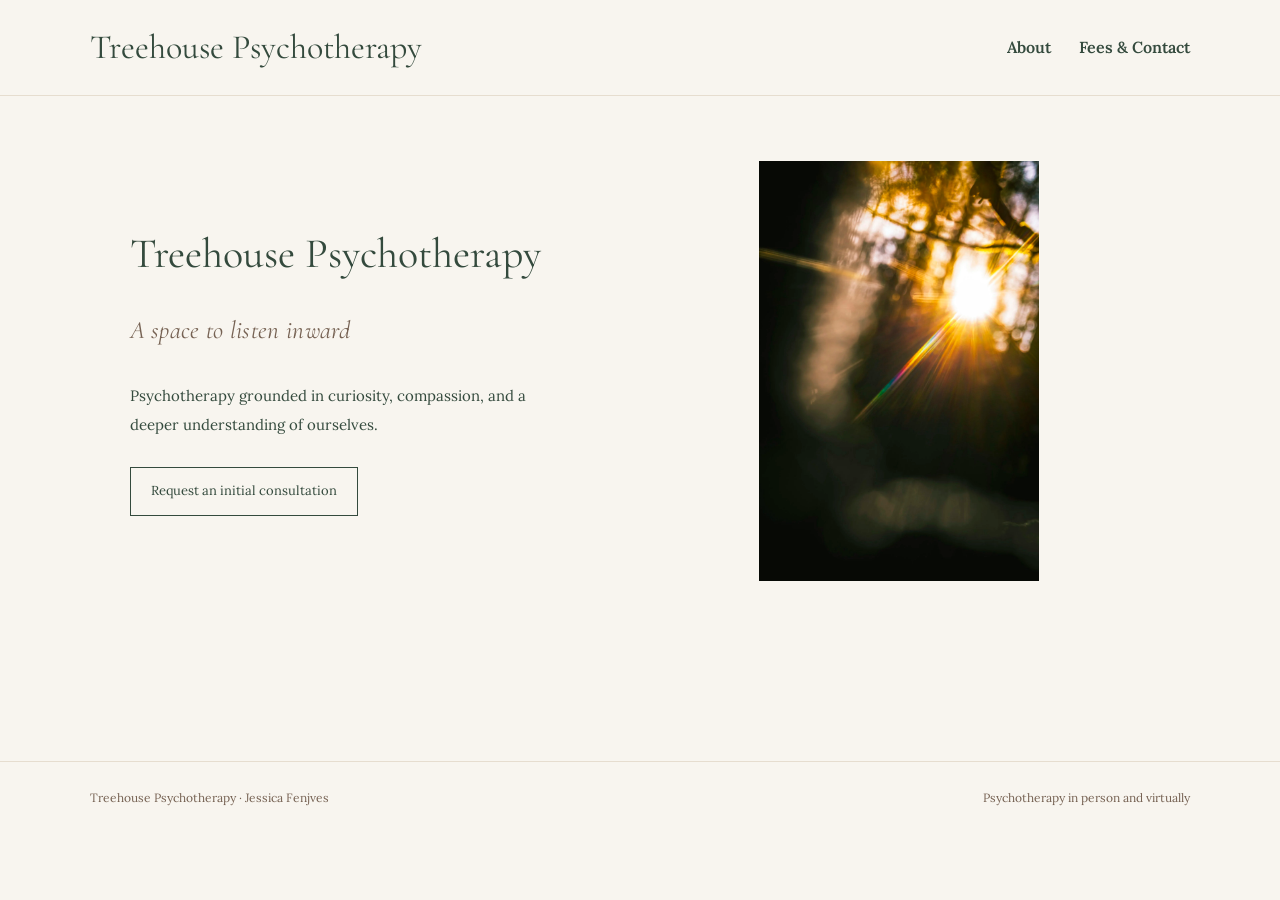
==== index.html @ 36ca88f4 "first commit" ====
<!DOCTYPE html>
<html lang="en">
<head>
  <meta charset="UTF-8">
  <meta name="viewport" content="width=device-width, initial-scale=1.0">

  <title>Treehouse Psychotherapy | Jessica Fenjves</title>

  <meta
    name="description"
    content="Psychotherapy with Jessica Fenjves in a peaceful woodland setting and virtually."
  >

  <style>
    /* COLORS */
@import url('https://fonts.googleapis.com/css2?family=Cormorant+Garamond:wght@400;500;600&family=Lora:wght@400;500;600&display=swap');
    :root {
      --forest: #344a3d;
      --sage: #a6b3a0;
      --sand: #e6ddcf;
      --linen: #f8f5ef;
      --bark: #766253;
    }

    /* GENERAL PAGE STYLING */

    * {
      box-sizing: border-box;
    }

    body {
      margin: 0;
      background: var(--linen);
      color: var(--forest);
      font-family: "Lora", serif;
      font-size: 15px;
      line-height: 1.9;
    }

    h1, h2, .brand {
  font-family: 'Cormorant Garamond', serif;
  font-weight: 400;
  line-height: 1.15;
}

nav, .button {
  font-family: 'Lora', serif;
}

    a {
      color: inherit;
      text-decoration: none;
    }

    /* NAVIGATION */

    header {
      display: flex;
      justify-content: space-between;
      align-items: center;
      padding: 28px 7%;
      border-bottom: 1px solid var(--sand);
    }

    .brand {
  color: #344A3D;
  font-family: 'Cormorant Garamond', serif;
  font-size: 34px;
  font-weight: 400;
  text-decoration: none;
    }

    .brand span {
      display: block;
      margin-top: 5px;
      font-family: 'Lora', serif;
      font-size: 10px;
      letter-spacing: 3px;
    }

    nav {
      display: flex;
      gap: 28px;
      font-size: 16px;
      font-weight: 600;
    }

    nav a:hover {
      opacity: 0.65;
    }

    /* HOMEPAGE */

    .home {
      max-width: 1200px;
      margin: 0 auto;
      padding: 65px 7% 80px;
    }

    .hero {
      display: grid;
      grid-template-columns: 1fr 1.1fr;
      align-items: center;
      gap: 60px;
    }

    .hero-text {
      max-width: 440px;
    }

    h1, h2 {
      font-family: 'Cormorant Garamond', serif;
      font-weight: normal;
      line-height: 1.35;
    }

    h1 {
      font-size: 42px;
      margin: 0 0 24px;
    }

    .hero-text p {
      margin-bottom: 28px;
    }

    .button {
      display: inline-block;
      padding: 11px 20px;
      border: 1px solid var(--forest);
      font-size: 13px;
      transition: background 0.2s, color 0.2s;
    }

    .button:hover {
      background: var(--forest);
      color: var(--linen);
    }

    .hero-image {
      width: 100%;
      height: 420px;
     object-fit: contain;
    }

    /* INTRODUCTION */

    .introduction {
      max-width: 650px;
      margin: 100px auto 0;
      text-align: center;
    }

    .introduction h2 {
      font-size: 30px;
      margin-bottom: 20px;
    }

    /* FOOTER */

    footer {
      margin-top: 100px;
      padding: 25px 7%;
      border-top: 1px solid var(--sand);
      display: flex;
      justify-content: space-between;
      color: var(--bark);
      font-size: 12px;
    }

    /* MOBILE LAYOUT */

    @media (max-width: 760px) {
      header {
        flex-direction: column;
        gap: 22px;
        padding: 24px 5%;
      }

      nav {
        flex-wrap: wrap;
        justify-content: center;
        gap: 16px;
        font-size: 15px;
        font-weight: 600;
      }

      .home {
        padding: 40px 6% 50px;
      }

      .hero {
        grid-template-columns: 1fr;
        gap: 35px;
      }

      .hero-text {
        max-width: 100%;
      }

      h1 {
        font-size: 36px;
      }

      .hero-image {
        height: 300px;
      }

      .introduction {
        margin-top: 65px;
      }

      footer {
        flex-direction: column;
        gap: 8px;
        margin-top: 60px;
      }
    }
.tagline {
  font-family: 'Cormorant Garamond', serif;
  font-size: 25px;
  font-style: italic;
  font-weight: 400;
  color: #766253;
  margin-top: 8px;
  margin-bottom: 34px;
  letter-spacing: 0.3px;
}
  </style>
</head>

<body>

  <!-- NAVIGATION -->

  <header>
    <a href="index.html" class="brand">Treehouse Psychotherapy</a>

    <nav aria-label="Main navigation">
      <a href="about.html">About</a>
      <a href="fees.html">Fees & Contact</a>
    </nav>
  </header>

  <!-- HOMEPAGE -->

  <main class="home">

    <section class="hero">

      <div class="hero-text">
        <h1>Treehouse Psychotherapy</h1>
<p class="tagline">A space to listen inward</p>
        <p>
          Psychotherapy grounded in curiosity, compassion,
          and a deeper understanding of ourselves.
        </p>

        <a href="fees.html" class="button">
          Request an initial consultation
        </a>
      </div>

     
<img
 class="hero-image"
src="images/homepage-photo.webp"
alt="Warm sunlight filtering through the trees"
/>


    </section>

  </main>

  <!-- FOOTER -->

  <footer>
    <span>Treehouse Psychotherapy · Jessica Fenjves</span>
    <span>Psychotherapy in person and virtually</span>
  </footer>

</body>
</html>
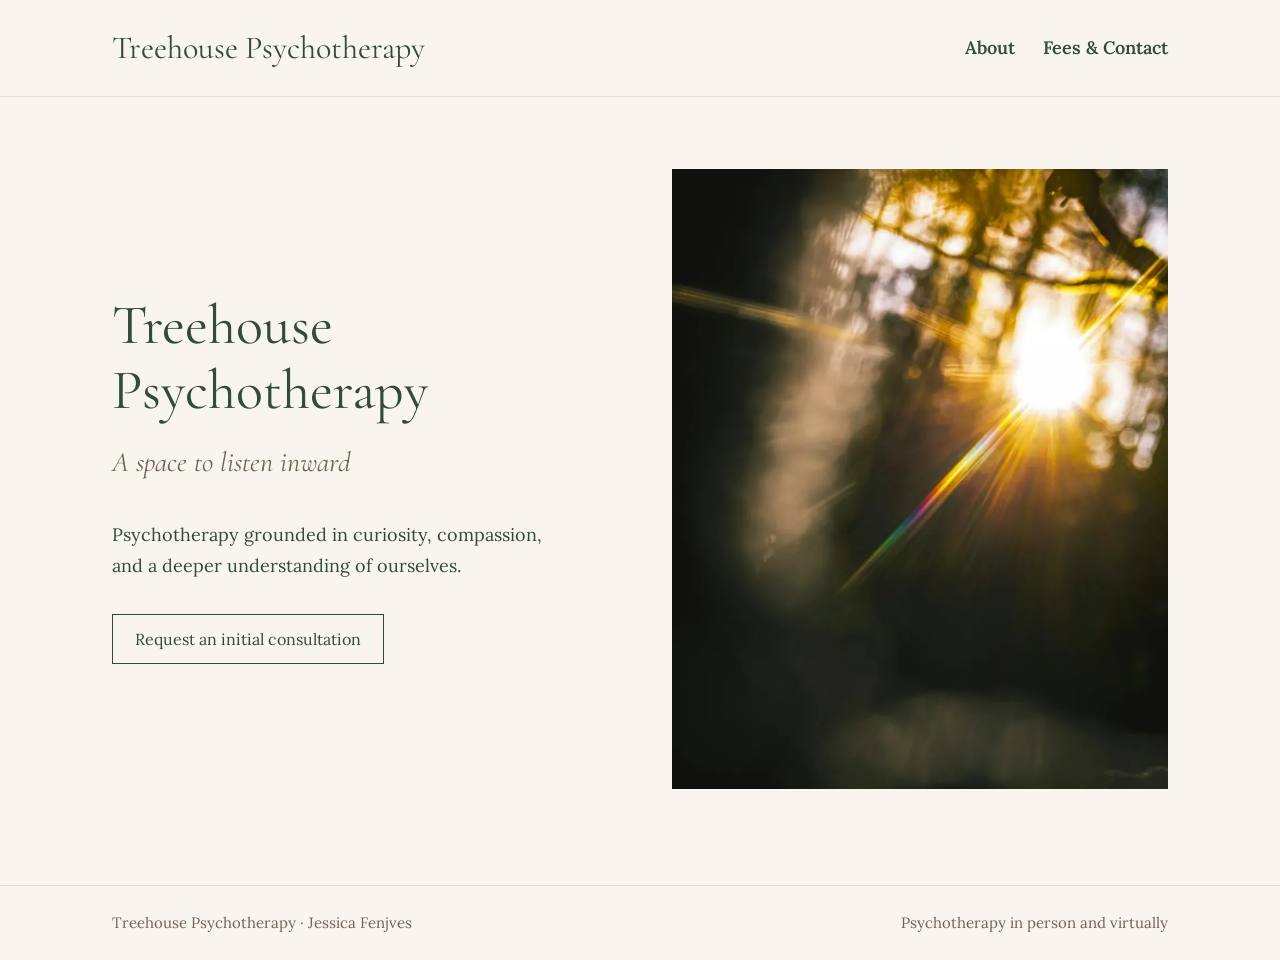
==== commit b929b659: "Refresh site design, accessibility, and contact form - Move styling into a shared styles.css with on" ====
--- a/index.html
+++ b/index.html
@@ -1,4 +1,3 @@
-
 <!DOCTYPE html>
 <html lang="en">
 <head>
@@ -11,246 +10,48 @@
     name="description"
     content="Psychotherapy with Jessica Fenjves in a peaceful woodland setting and virtually."
   >
+  <meta property="og:type" content="website">
+  <meta property="og:site_name" content="Treehouse Psychotherapy">
+  <meta property="og:title" content="Treehouse Psychotherapy | Jessica Fenjves">
+  <meta property="og:description" content="Psychotherapy with Jessica Fenjves in a peaceful woodland setting and virtually.">
 
-  <style>
-    /* COLORS */
-@import url('https://fonts.googleapis.com/css2?family=Cormorant+Garamond:wght@400;500;600&family=Lora:wght@400;500;600&display=swap');
-    :root {
-      --forest: #344a3d;
-      --sage: #a6b3a0;
-      --sand: #e6ddcf;
-      --linen: #f8f5ef;
-      --bark: #766253;
-    }
+  <link rel="icon" href="favicon.svg" type="image/svg+xml">
 
-    /* GENERAL PAGE STYLING */
+  <link rel="preconnect" href="https://fonts.googleapis.com">
+  <link rel="preconnect" href="https://fonts.gstatic.com" crossorigin>
+  <link href="https://fonts.googleapis.com/css2?family=Cormorant+Garamond:ital,wght@0,400;1,400&family=Lora:wght@400;600&display=swap" rel="stylesheet">
 
-    * {
-      box-sizing: border-box;
-    }
-
-    body {
-      margin: 0;
-      background: var(--linen);
-      color: var(--forest);
-      font-family: "Lora", serif;
-      font-size: 15px;
-      line-height: 1.9;
-    }
-
-    h1, h2, .brand {
-  font-family: 'Cormorant Garamond', serif;
-  font-weight: 400;
-  line-height: 1.15;
-}
-
-nav, .button {
-  font-family: 'Lora', serif;
-}
-
-    a {
-      color: inherit;
-      text-decoration: none;
-    }
-
-    /* NAVIGATION */
-
-    header {
-      display: flex;
-      justify-content: space-between;
-      align-items: center;
-      padding: 28px 7%;
-      border-bottom: 1px solid var(--sand);
-    }
-
-    .brand {
-  color: #344A3D;
-  font-family: 'Cormorant Garamond', serif;
-  font-size: 34px;
-  font-weight: 400;
-  text-decoration: none;
-    }
-
-    .brand span {
-      display: block;
-      margin-top: 5px;
-      font-family: 'Lora', serif;
-      font-size: 10px;
-      letter-spacing: 3px;
-    }
-
-    nav {
-      display: flex;
-      gap: 28px;
-      font-size: 16px;
-      font-weight: 600;
-    }
-
-    nav a:hover {
-      opacity: 0.65;
-    }
-
-    /* HOMEPAGE */
-
-    .home {
-      max-width: 1200px;
-      margin: 0 auto;
-      padding: 65px 7% 80px;
-    }
-
-    .hero {
-      display: grid;
-      grid-template-columns: 1fr 1.1fr;
-      align-items: center;
-      gap: 60px;
-    }
-
-    .hero-text {
-      max-width: 440px;
-    }
-
-    h1, h2 {
-      font-family: 'Cormorant Garamond', serif;
-      font-weight: normal;
-      line-height: 1.35;
-    }
-
-    h1 {
-      font-size: 42px;
-      margin: 0 0 24px;
-    }
-
-    .hero-text p {
-      margin-bottom: 28px;
-    }
-
-    .button {
-      display: inline-block;
-      padding: 11px 20px;
-      border: 1px solid var(--forest);
-      font-size: 13px;
-      transition: background 0.2s, color 0.2s;
-    }
-
-    .button:hover {
-      background: var(--forest);
-      color: var(--linen);
-    }
-
-    .hero-image {
-      width: 100%;
-      height: 420px;
-     object-fit: contain;
-    }
-
-    /* INTRODUCTION */
-
-    .introduction {
-      max-width: 650px;
-      margin: 100px auto 0;
-      text-align: center;
-    }
-
-    .introduction h2 {
-      font-size: 30px;
-      margin-bottom: 20px;
-    }
-
-    /* FOOTER */
-
-    footer {
-      margin-top: 100px;
-      padding: 25px 7%;
-      border-top: 1px solid var(--sand);
-      display: flex;
-      justify-content: space-between;
-      color: var(--bark);
-      font-size: 12px;
-    }
-
-    /* MOBILE LAYOUT */
-
-    @media (max-width: 760px) {
-      header {
-        flex-direction: column;
-        gap: 22px;
-        padding: 24px 5%;
-      }
-
-      nav {
-        flex-wrap: wrap;
-        justify-content: center;
-        gap: 16px;
-        font-size: 15px;
-        font-weight: 600;
-      }
-
-      .home {
-        padding: 40px 6% 50px;
-      }
-
-      .hero {
-        grid-template-columns: 1fr;
-        gap: 35px;
-      }
-
-      .hero-text {
-        max-width: 100%;
-      }
-
-      h1 {
-        font-size: 36px;
-      }
-
-      .hero-image {
-        height: 300px;
-      }
-
-      .introduction {
-        margin-top: 65px;
-      }
-
-      footer {
-        flex-direction: column;
-        gap: 8px;
-        margin-top: 60px;
-      }
-    }
-.tagline {
-  font-family: 'Cormorant Garamond', serif;
-  font-size: 25px;
-  font-style: italic;
-  font-weight: 400;
-  color: #766253;
-  margin-top: 8px;
-  margin-bottom: 34px;
-  letter-spacing: 0.3px;
-}
-  </style>
+  <link rel="stylesheet" href="styles.css">
 </head>
 
 <body>
 
+  <a class="skip-link" href="#main">Skip to main content</a>
+
   <!-- NAVIGATION -->
 
-  <header>
-    <a href="index.html" class="brand">Treehouse Psychotherapy</a>
+  <header class="site-header">
+    <div class="container">
+      <a href="index.html" class="brand">Treehouse Psychotherapy</a>
 
-    <nav aria-label="Main navigation">
-      <a href="about.html">About</a>
-      <a href="fees.html">Fees & Contact</a>
-    </nav>
+      <nav class="site-nav" aria-label="Main">
+        <ul>
+          <li><a href="about.html">About</a></li>
+          <li><a href="fees.html">Fees &amp; Contact</a></li>
+        </ul>
+      </nav>
+    </div>
   </header>
 
   <!-- HOMEPAGE -->
 
-  <main class="home">
+  <main id="main" class="container">
 
     <section class="hero">
 
       <div class="hero-text">
         <h1>Treehouse Psychotherapy</h1>
-<p class="tagline">A space to listen inward</p>
+        <p class="tagline">A space to listen inward</p>
         <p>
           Psychotherapy grounded in curiosity, compassion,
           and a deeper understanding of ourselves.
@@ -261,13 +62,15 @@
         </a>
       </div>
 
-     
-<img
- class="hero-image"
-src="images/homepage-photo.webp"
-alt="Warm sunlight filtering through the trees"
-/>
-
+      <img
+        class="hero-image"
+        src="images/homepage-photo-900.webp"
+        srcset="images/homepage-photo-900.webp 900w, images/homepage-photo.webp 1667w"
+        sizes="(min-width: 48rem) 50vw, 100vw"
+        width="900"
+        height="1350"
+        alt="Warm sunlight filtering through the trees"
+      >
 
     </section>
 
@@ -275,9 +78,11 @@
 
   <!-- FOOTER -->
 
-  <footer>
-    <span>Treehouse Psychotherapy · Jessica Fenjves</span>
-    <span>Psychotherapy in person and virtually</span>
+  <footer class="site-footer">
+    <div class="container">
+      <span>Treehouse Psychotherapy · Jessica Fenjves</span>
+      <span>Psychotherapy in person and virtually</span>
+    </div>
   </footer>
 
 </body>
--- a/styles.css
+++ b/styles.css
@@ -0,0 +1,385 @@
+/* COLORS & TYPE */
+
+:root {
+  --forest: #344a3d;
+  --sage: #a6b3a0;
+  --sand: #e6ddcf;
+  --linen: #f8f5ef;
+  --bark: #766253;
+  --paper: #fffcf8;
+
+  --font-display: 'Cormorant Garamond', Georgia, serif;
+  --font-body: 'Lora', Georgia, serif;
+
+  --gutter: clamp(1.25rem, 5vw, 3rem);
+  --measure: 40rem;
+}
+
+/* GENERAL PAGE STYLING */
+
+*,
+*::before,
+*::after {
+  box-sizing: border-box;
+}
+
+html {
+  font-size: 100%;
+}
+
+body {
+  margin: 0;
+  background: var(--linen);
+  color: var(--forest);
+  font-family: var(--font-body);
+  font-size: 1.125rem;
+  line-height: 1.75;
+  -webkit-text-size-adjust: 100%;
+}
+
+h1,
+h2 {
+  font-family: var(--font-display);
+  font-weight: 400;
+  line-height: 1.15;
+  color: var(--forest);
+}
+
+h1 {
+  font-size: clamp(2.5rem, 1.9rem + 2.5vw, 3.5rem);
+  margin: 0 0 1.5rem;
+}
+
+h2 {
+  font-size: clamp(1.875rem, 1.6rem + 1vw, 2.25rem);
+  margin: 3rem 0 0.75rem;
+}
+
+p {
+  margin: 0 0 1.25rem;
+}
+
+[hidden] {
+  display: none !important;
+}
+
+img {
+  display: block;
+  max-width: 100%;
+  height: auto;
+}
+
+a {
+  color: inherit;
+  text-decoration-thickness: 1px;
+  text-underline-offset: 0.2em;
+}
+
+a:hover {
+  color: var(--bark);
+}
+
+:focus-visible {
+  outline: 2px solid var(--forest);
+  outline-offset: 3px;
+}
+
+.container {
+  max-width: 72rem;
+  margin: 0 auto;
+  padding-inline: var(--gutter);
+}
+
+/* SKIP LINK */
+
+.skip-link {
+  position: absolute;
+  top: 0.75rem;
+  left: 0.75rem;
+  z-index: 10;
+  padding: 0.75rem 1rem;
+  background: var(--forest);
+  color: var(--linen);
+  transform: translateY(-200%);
+}
+
+.skip-link:focus {
+  transform: none;
+}
+
+.skip-link:hover {
+  color: var(--linen);
+}
+
+/* HEADER & NAVIGATION */
+
+.site-header {
+  border-bottom: 1px solid var(--sand);
+}
+
+.site-header .container {
+  display: flex;
+  flex-wrap: wrap;
+  justify-content: space-between;
+  align-items: center;
+  gap: 0.5rem 2rem;
+  padding-top: 1.5rem;
+  padding-bottom: 1.5rem;
+}
+
+.brand {
+  font-family: var(--font-display);
+  font-size: 2rem;
+  line-height: 1.2;
+  text-decoration: none;
+}
+
+.site-nav ul {
+  display: flex;
+  flex-wrap: wrap;
+  gap: 0 1.75rem;
+  margin: 0;
+  padding: 0;
+  list-style: none;
+}
+
+.site-nav a {
+  display: inline-block;
+  padding: 0.5rem 0;
+  font-weight: 600;
+  text-decoration: none;
+}
+
+.site-nav a[aria-current="page"] {
+  text-decoration: underline;
+  text-decoration-color: var(--sage);
+  text-decoration-thickness: 2px;
+  text-underline-offset: 0.4em;
+}
+
+/* MAIN */
+
+main {
+  padding-top: clamp(2.5rem, 6vw, 4.5rem);
+  padding-bottom: clamp(3.5rem, 8vw, 6rem);
+}
+
+.prose {
+  max-width: var(--measure);
+}
+
+/* HOMEPAGE */
+
+.hero {
+  display: grid;
+  gap: 2.5rem;
+  align-items: center;
+}
+
+.tagline {
+  margin: -0.5rem 0 2rem;
+  font-family: var(--font-display);
+  font-size: 1.75rem;
+  font-style: italic;
+  color: var(--bark);
+}
+
+.hero-text p:not(.tagline) {
+  margin-bottom: 2rem;
+}
+
+.hero-image {
+  width: 100%;
+  aspect-ratio: 4 / 3;
+  object-fit: cover;
+  object-position: 70% 30%;
+}
+
+@media (min-width: 48rem) {
+  .hero {
+    grid-template-columns: 1fr 1fr;
+    gap: 4rem;
+  }
+
+  .hero-text {
+    max-width: 28rem;
+  }
+
+  .hero-image {
+    aspect-ratio: 4 / 5;
+  }
+}
+
+/* ABOUT */
+
+.about {
+  display: grid;
+  gap: 0 4rem;
+}
+
+.portrait {
+  width: 100%;
+  max-width: 22rem;
+  margin-bottom: 2.5rem;
+}
+
+@media (min-width: 60rem) {
+  .about {
+    grid-template-columns: minmax(0, var(--measure)) 20rem;
+    grid-template-areas:
+      "title photo"
+      "text  photo";
+    align-items: start;
+  }
+
+  .about-title {
+    grid-area: title;
+  }
+
+  .about-text {
+    grid-area: text;
+  }
+
+  .portrait {
+    grid-area: photo;
+    justify-self: end;
+    margin-top: 0.75rem;
+  }
+}
+
+/* BUTTONS */
+
+.button {
+  display: inline-flex;
+  align-items: center;
+  min-height: 2.75rem;
+  padding: 0.625rem 1.375rem;
+  border: 1px solid var(--forest);
+  background: transparent;
+  color: var(--forest);
+  font: inherit;
+  font-size: 1rem;
+  text-decoration: none;
+  cursor: pointer;
+  transition: background-color 0.2s, color 0.2s;
+}
+
+.button:hover {
+  background: var(--forest);
+  color: var(--linen);
+}
+
+.button-solid {
+  background: var(--forest);
+  color: var(--linen);
+}
+
+.button-solid:hover {
+  border-color: var(--bark);
+  background: var(--bark);
+}
+
+.button:disabled {
+  opacity: 0.7;
+  cursor: wait;
+}
+
+/* CONTACT FORM */
+
+.contact-form {
+  display: grid;
+  gap: 1.5rem;
+  max-width: 36rem;
+  margin-top: 2rem;
+}
+
+.field {
+  display: grid;
+  gap: 0.375rem;
+}
+
+.field label {
+  font-weight: 600;
+}
+
+.field-hint {
+  margin: 0;
+  font-size: 0.9375rem;
+  line-height: 1.6;
+  color: var(--bark);
+}
+
+.contact-form input,
+.contact-form textarea {
+  width: 100%;
+  min-height: 2.75rem;
+  padding: 0.625rem 0.875rem;
+  border: 1px solid var(--bark);
+  border-radius: 2px;
+  background: var(--paper);
+  color: var(--forest);
+  font: inherit;
+}
+
+.contact-form textarea {
+  min-height: 10rem;
+  resize: vertical;
+}
+
+.contact-form .button {
+  justify-self: start;
+}
+
+.form-status:not(:empty) {
+  max-width: 36rem;
+  margin-top: 2rem;
+  padding: 1rem 1.25rem;
+  border-left: 3px solid var(--sage);
+  background: var(--paper);
+}
+
+.form-status.is-error {
+  border-left-color: var(--bark);
+}
+
+.form-status:focus {
+  outline: none;
+}
+
+.note {
+  max-width: 36rem;
+  margin-top: 2.5rem;
+  font-size: 0.9375rem;
+  color: var(--bark);
+}
+
+/* FOOTER */
+
+.site-footer {
+  border-top: 1px solid var(--sand);
+  color: var(--bark);
+  font-size: 0.9375rem;
+}
+
+.site-footer .container {
+  display: flex;
+  flex-wrap: wrap;
+  justify-content: space-between;
+  gap: 0.25rem 2rem;
+  padding-top: 1.5rem;
+  padding-bottom: 1.5rem;
+}
+
+/* MOTION */
+
+@media (prefers-reduced-motion: reduce) {
+  * {
+    transition: none !important;
+  }
+}
+
+/* UTILITIES */
+
+.nowrap {
+  white-space: nowrap;
+}
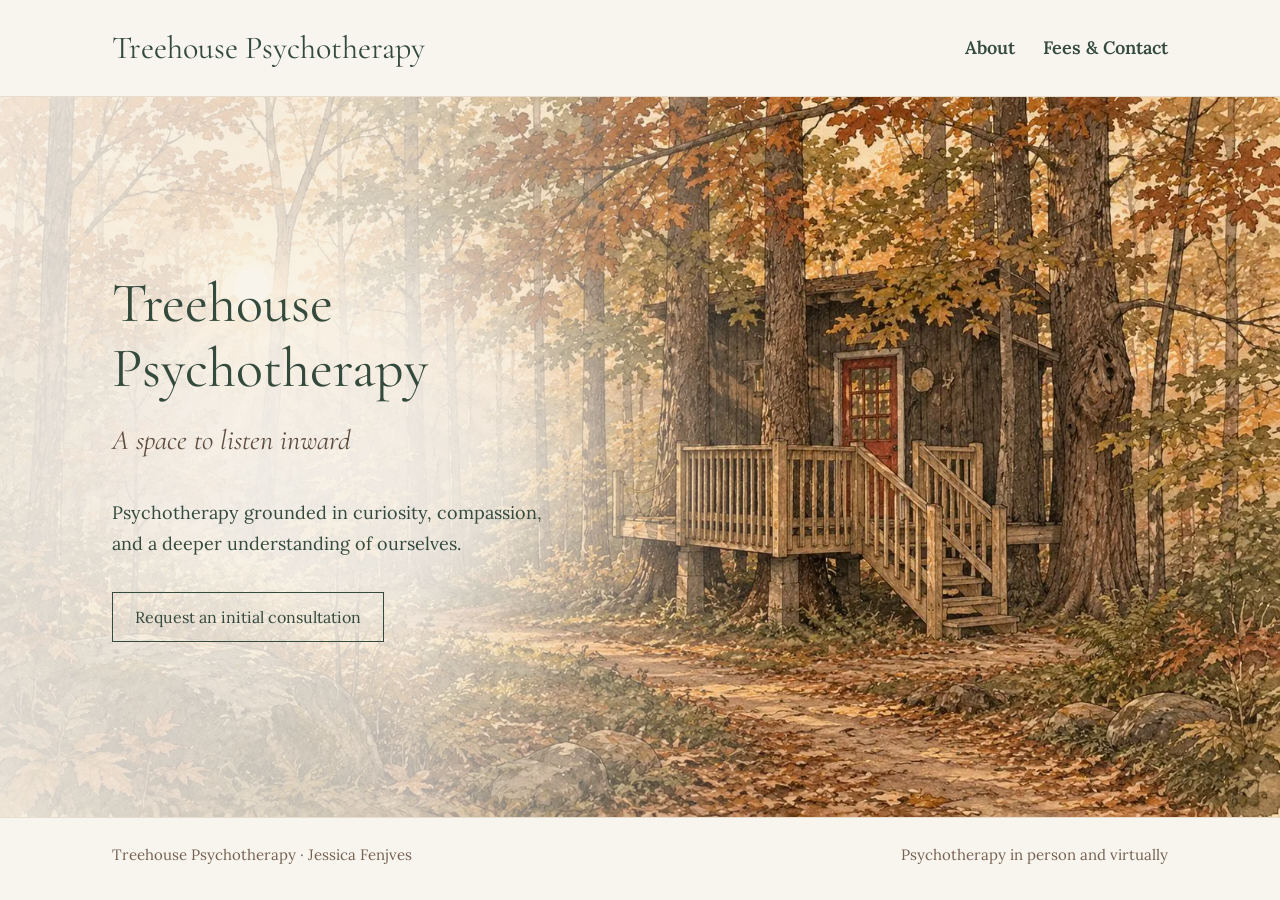
==== commit 029b8cd0: "Use watercolor treehouse painting as the home page hero - Full-width watercolor of the treehouse in " ====
--- a/index.html
+++ b/index.html
@@ -45,32 +45,37 @@
 
   <!-- HOMEPAGE -->
 
-  <main id="main" class="container">
+  <main id="main" class="home">
 
     <section class="hero">
 
-      <div class="hero-text">
-        <h1>Treehouse Psychotherapy</h1>
-        <p class="tagline">A space to listen inward</p>
-        <p>
-          Psychotherapy grounded in curiosity, compassion,
-          and a deeper understanding of ourselves.
-        </p>
-
-        <a href="fees.html" class="button">
-          Request an initial consultation
-        </a>
-      </div>
-
       <img
         class="hero-image"
-        src="images/homepage-photo-900.webp"
-        srcset="images/homepage-photo-900.webp 900w, images/homepage-photo.webp 1667w"
-        sizes="(min-width: 48rem) 50vw, 100vw"
-        width="900"
-        height="1350"
-        alt="Warm sunlight filtering through the trees"
+        src="images/treehouse-watercolor-900.webp"
+        srcset="images/treehouse-watercolor-900.webp 900w, images/treehouse-watercolor-1672.webp 1672w"
+        sizes="100vw"
+        width="1672"
+        height="941"
+        fetchpriority="high"
+        alt="Watercolor of a small treehouse among autumn trees, with sunlight filtering through the woods"
       >
+
+      <div class="hero-overlay">
+        <div class="container">
+          <div class="hero-text">
+            <h1>Treehouse Psychotherapy</h1>
+            <p class="tagline">A space to listen inward</p>
+            <p>
+              Psychotherapy grounded in curiosity, compassion,
+              and a deeper understanding of ourselves.
+            </p>
+
+            <a href="fees.html" class="button">
+              Request an initial consultation
+            </a>
+          </div>
+        </div>
+      </div>
 
     </section>
 
--- a/styles.css
+++ b/styles.css
@@ -6,6 +6,7 @@
   --sand: #e6ddcf;
   --linen: #f8f5ef;
   --bark: #766253;
+  --bark-deep: #5e4c3f;
   --paper: #fffcf8;
 
   --font-display: 'Cormorant Garamond', Georgia, serif;
@@ -170,10 +171,23 @@
 
 /* HOMEPAGE */
 
+.home {
+  padding: 0;
+}
+
 .hero {
   display: grid;
-  gap: 2.5rem;
-  align-items: center;
+}
+
+.hero-image {
+  width: 100%;
+  aspect-ratio: 16 / 9;
+  object-fit: cover;
+  object-position: 60% center;
+}
+
+.hero-overlay {
+  padding-block: 2.5rem 3.5rem;
 }
 
 .tagline {
@@ -188,25 +202,58 @@
   margin-bottom: 2rem;
 }
 
-.hero-image {
-  width: 100%;
-  aspect-ratio: 4 / 3;
-  object-fit: cover;
-  object-position: 70% 30%;
-}
-
-@media (min-width: 48rem) {
-  .hero {
-    grid-template-columns: 1fr 1fr;
-    gap: 4rem;
+/* Wide screens: text sits over the painting, on a linen wash that fades out to the right */
+@media (min-width: 60rem) {
+  .hero > * {
+    grid-area: 1 / 1;
+  }
+
+  .hero-image {
+    aspect-ratio: auto;
+    height: min(88vh, 56.25vw);
+    min-height: 34rem;
+  }
+
+  .hero-overlay {
+    display: flex;
+    align-items: center;
+    padding-block: 3rem;
+    background: linear-gradient(
+      to right,
+      rgb(248 245 239 / 0.85) 0%,
+      rgb(248 245 239 / 0.7) 32%,
+      rgb(248 245 239 / 0.25) 50%,
+      rgb(248 245 239 / 0) 62%
+    );
+  }
+
+  .hero-overlay .container {
+    width: 100%;
+  }
+
+  .hero .tagline {
+    color: var(--bark-deep);
   }
 
   .hero-text {
+    position: relative;
+    isolation: isolate;
     max-width: 28rem;
   }
 
-  .hero-image {
-    aspect-ratio: 4 / 5;
+  /* Soft, feathered glow behind the words so busy branches never compete with the text */
+  .hero-text::before {
+    content: "";
+    position: absolute;
+    inset: -6rem -10rem;
+    z-index: -1;
+    background: radial-gradient(
+      closest-side,
+      rgb(248 245 239 / 0.78),
+      rgb(248 245 239 / 0.66) 45%,
+      rgb(248 245 239 / 0.25) 75%,
+      rgb(248 245 239 / 0)
+    );
   }
 }
 
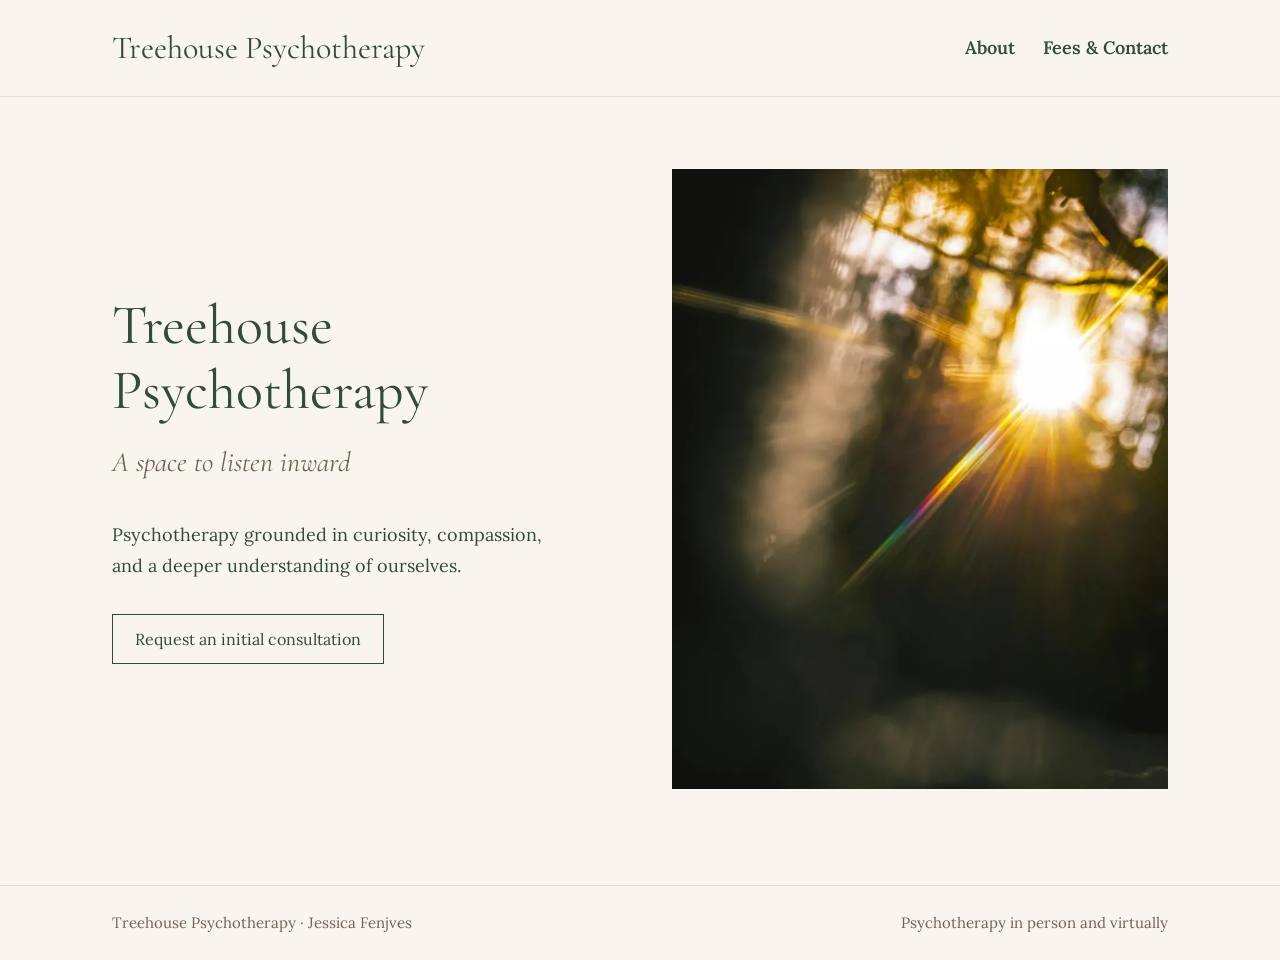
==== commit 98f272bc: "Revert "Use watercolor treehouse painting as the home page hero" This reverts commit 029b8cd, restor" ====
--- a/index.html
+++ b/index.html
@@ -8,7 +8,7 @@
 
   <meta
     name="description"
-    content="Psychotherapy with Jessica Fenjves in a peaceful woodland setting and virtually."
+    content="Psychotherapy with Jessica Fenjves in a peaceful forest setting and virtually."
   >
   <meta property="og:type" content="website">
   <meta property="og:site_name" content="Treehouse Psychotherapy">
@@ -45,37 +45,32 @@
 
   <!-- HOMEPAGE -->
 
-  <main id="main" class="home">
+  <main id="main" class="container">
 
     <section class="hero">
 
+      <div class="hero-text">
+        <h1>Treehouse Psychotherapy</h1>
+        <p class="tagline">A space to listen inward</p>
+        <p>
+          Psychotherapy grounded in curiosity, compassion,
+          and a deeper understanding of ourselves.
+        </p>
+
+        <a href="fees.html" class="button">
+          Request an initial consultation
+        </a>
+      </div>
+
       <img
         class="hero-image"
-        src="images/treehouse-watercolor-900.webp"
-        srcset="images/treehouse-watercolor-900.webp 900w, images/treehouse-watercolor-1672.webp 1672w"
-        sizes="100vw"
-        width="1672"
-        height="941"
-        fetchpriority="high"
-        alt="Watercolor of a small treehouse among autumn trees, with sunlight filtering through the woods"
+        src="images/homepage-photo-900.webp"
+        srcset="images/homepage-photo-900.webp 900w, images/homepage-photo.webp 1667w"
+        sizes="(min-width: 48rem) 50vw, 100vw"
+        width="900"
+        height="1350"
+        alt="Warm sunlight filtering through the trees"
       >
-
-      <div class="hero-overlay">
-        <div class="container">
-          <div class="hero-text">
-            <h1>Treehouse Psychotherapy</h1>
-            <p class="tagline">A space to listen inward</p>
-            <p>
-              Psychotherapy grounded in curiosity, compassion,
-              and a deeper understanding of ourselves.
-            </p>
-
-            <a href="fees.html" class="button">
-              Request an initial consultation
-            </a>
-          </div>
-        </div>
-      </div>
 
     </section>
 
--- a/styles.css
+++ b/styles.css
@@ -6,7 +6,6 @@
   --sand: #e6ddcf;
   --linen: #f8f5ef;
   --bark: #766253;
-  --bark-deep: #5e4c3f;
   --paper: #fffcf8;
 
   --font-display: 'Cormorant Garamond', Georgia, serif;
@@ -171,23 +170,10 @@
 
 /* HOMEPAGE */
 
-.home {
-  padding: 0;
-}
-
 .hero {
   display: grid;
-}
-
-.hero-image {
-  width: 100%;
-  aspect-ratio: 16 / 9;
-  object-fit: cover;
-  object-position: 60% center;
-}
-
-.hero-overlay {
-  padding-block: 2.5rem 3.5rem;
+  gap: 2.5rem;
+  align-items: center;
 }
 
 .tagline {
@@ -202,58 +188,25 @@
   margin-bottom: 2rem;
 }
 
-/* Wide screens: text sits over the painting, on a linen wash that fades out to the right */
-@media (min-width: 60rem) {
-  .hero > * {
-    grid-area: 1 / 1;
+.hero-image {
+  width: 100%;
+  aspect-ratio: 4 / 3;
+  object-fit: cover;
+  object-position: 70% 30%;
+}
+
+@media (min-width: 48rem) {
+  .hero {
+    grid-template-columns: 1fr 1fr;
+    gap: 4rem;
+  }
+
+  .hero-text {
+    max-width: 28rem;
   }
 
   .hero-image {
-    aspect-ratio: auto;
-    height: min(88vh, 56.25vw);
-    min-height: 34rem;
-  }
-
-  .hero-overlay {
-    display: flex;
-    align-items: center;
-    padding-block: 3rem;
-    background: linear-gradient(
-      to right,
-      rgb(248 245 239 / 0.85) 0%,
-      rgb(248 245 239 / 0.7) 32%,
-      rgb(248 245 239 / 0.25) 50%,
-      rgb(248 245 239 / 0) 62%
-    );
-  }
-
-  .hero-overlay .container {
-    width: 100%;
-  }
-
-  .hero .tagline {
-    color: var(--bark-deep);
-  }
-
-  .hero-text {
-    position: relative;
-    isolation: isolate;
-    max-width: 28rem;
-  }
-
-  /* Soft, feathered glow behind the words so busy branches never compete with the text */
-  .hero-text::before {
-    content: "";
-    position: absolute;
-    inset: -6rem -10rem;
-    z-index: -1;
-    background: radial-gradient(
-      closest-side,
-      rgb(248 245 239 / 0.78),
-      rgb(248 245 239 / 0.66) 45%,
-      rgb(248 245 239 / 0.25) 75%,
-      rgb(248 245 239 / 0)
-    );
+    aspect-ratio: 4 / 5;
   }
 }
 
